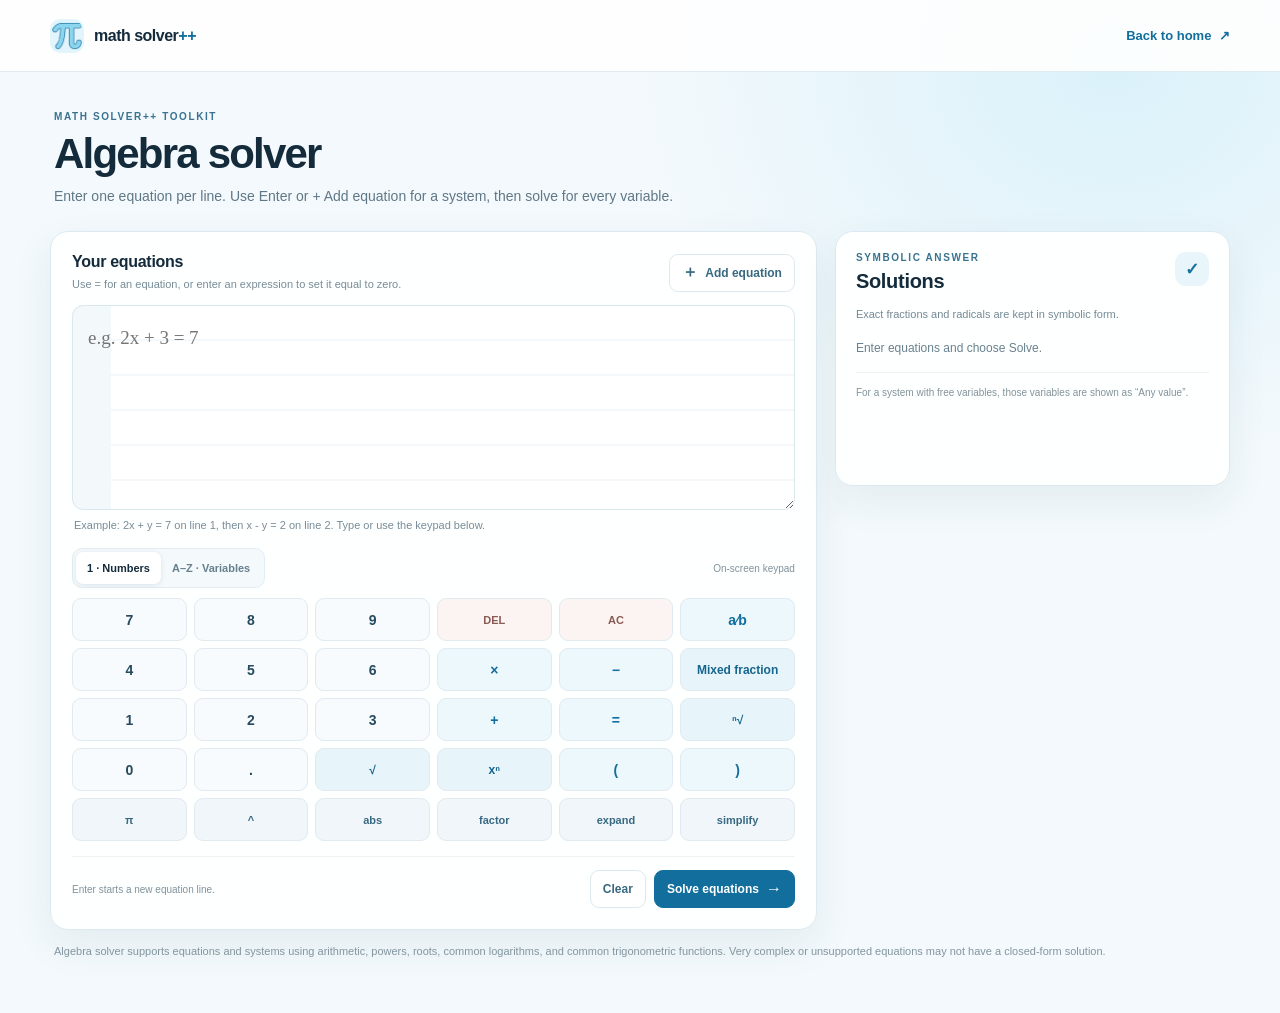
==== algebra/index.html @ 99bf4e2e "added algebra" ====
<!doctype html>
<html lang="en">
    <head>
        <meta charset="UTF-8" />
        <meta name="viewport" content="width=device-width, initial-scale=1.0" />
        <meta
            name="description"
            content="Solve equations and systems of equations with Math Solver++ Algebra."
        />
        <title>Algebra Solver | Math Solver++</title>
        <link rel="icon" type="image/png" href="../icon.png" />
        <link rel="stylesheet" href="style.css" />
        <script src="script.js" defer></script>
    </head>
    <body>
        <header class="site-header">
            <a class="brand" href="/">
                <img src="../icon.png" alt="" />
                <span>math solver<span class="brand-plus">++</span></span>
            </a>
            <a class="home-link" href="/">Back to home <span aria-hidden="true">↗</span></a>
        </header>

        <main class="page-shell">
            <section class="page-heading">
                <p class="eyebrow">MATH SOLVER++ TOOLKIT</p>
                <h1>Algebra solver</h1>
                <p class="intro">
                    Enter one equation per line. Use Enter or + Add equation
                    for a system, then solve for every variable.
                </p>
            </section>

            <section class="workspace" aria-label="Algebra solver">
                <div class="workspace-main">
                    <div class="equation-heading">
                        <div>
                            <h2>Your equations</h2>
                            <p>Use = for an equation, or enter an expression to set it equal to zero.</p>
                        </div>
                        <button class="secondary-button" id="add-equation" type="button">
                            <span aria-hidden="true">＋</span> Add equation
                        </button>
                    </div>

                    <label class="sr-only" for="equations">Equations, one per line</label>
                    <textarea
                        id="equations"
                        rows="5"
                        spellcheck="false"
                        autocomplete="off"
                        autocapitalize="off"
                        inputmode="none"
                        virtualkeyboardpolicy="manual"
                        placeholder="e.g. 2x + 3 = 7"
                        aria-describedby="equation-help"
                    ></textarea>
                    <p class="field-help" id="equation-help">
                        Example: 2x + y = 7 on line 1, then x - y = 2 on line 2.
                        Type or use the keypad below.
                    </p>

                    <div class="editor-toolbar">
                        <div class="keypad-tabs" role="tablist" aria-label="Keypad type">
                            <button
                                class="keypad-tab active"
                                id="numbers-tab"
                                type="button"
                                role="tab"
                                aria-selected="true"
                                aria-controls="number-keypad"
                            >
                                1 · Numbers
                            </button>
                            <button
                                class="keypad-tab"
                                id="letters-tab"
                                type="button"
                                role="tab"
                                aria-selected="false"
                                aria-controls="letter-keypad"
                            >
                                A–Z · Variables
                            </button>
                        </div>
                        <span class="keyboard-note">On-screen keypad</span>
                    </div>

                    <div id="number-keypad" class="keypad" role="tabpanel" aria-labelledby="numbers-tab">
                        <button type="button" class="key" data-insert="7">7</button>
                        <button type="button" class="key" data-insert="8">8</button>
                        <button type="button" class="key" data-insert="9">9</button>
                        <button type="button" class="key utility" data-action="backspace">DEL</button>
                        <button type="button" class="key utility" data-action="clear">AC</button>
                        <button type="button" class="key operator" data-template="fraction">a⁄b</button>

                        <button type="button" class="key" data-insert="4">4</button>
                        <button type="button" class="key" data-insert="5">5</button>
                        <button type="button" class="key" data-insert="6">6</button>
                        <button type="button" class="key operator" data-insert="*">×</button>
                        <button type="button" class="key operator" data-insert="-">−</button>
                        <button type="button" class="key structure" data-template="mixed">Mixed fraction</button>

                        <button type="button" class="key" data-insert="1">1</button>
                        <button type="button" class="key" data-insert="2">2</button>
                        <button type="button" class="key" data-insert="3">3</button>
                        <button type="button" class="key operator" data-insert="+">+</button>
                        <button type="button" class="key operator" data-insert="=">=</button>
                        <button type="button" class="key structure" data-template="root">ⁿ√</button>

                        <button type="button" class="key" data-insert="0">0</button>
                        <button type="button" class="key" data-insert=".">.</button>
                        <button type="button" class="key structure" data-template="sqrt">√</button>
                        <button type="button" class="key structure" data-template="power">xⁿ</button>
                        <button type="button" class="key operator" data-insert="(">(</button>
                        <button type="button" class="key operator" data-insert=")">)</button>

                        <button type="button" class="key function" data-insert="pi">π</button>
                        <button type="button" class="key function" data-insert="^">^</button>
                        <button type="button" class="key function" data-insert="abs(">abs</button>
                        <button type="button" class="key function" data-insert="factor(">factor</button>
                        <button type="button" class="key function" data-insert="expand(">expand</button>
                        <button type="button" class="key function" data-insert="simplify(">simplify</button>
                    </div>

                    <div id="letter-keypad" class="keypad letter-keypad" role="tabpanel" aria-labelledby="letters-tab" hidden></div>

                    <div class="actions-row">
                        <p class="keyboard-note">Enter starts a new equation line.</p>
                        <div class="action-buttons">
                            <button class="secondary-button clear-button" id="clear-equations" type="button">
                                Clear
                            </button>
                            <button class="solve-button" id="solve-equations" type="button">
                                Solve equations <span aria-hidden="true">→</span>
                            </button>
                        </div>
                    </div>
                </div>

                <aside class="answer-card" aria-labelledby="answer-heading">
                    <div class="answer-heading">
                        <div>
                            <p class="eyebrow">SYMBOLIC ANSWER</p>
                            <h2 id="answer-heading">Solutions</h2>
                        </div>
                        <span class="answer-icon" aria-hidden="true">✓</span>
                    </div>
                    <p class="answer-intro">
                        Exact fractions and radicals are kept in symbolic form.
                    </p>
                    <p class="answer-status" id="answer-status" role="status" aria-live="polite">
                        Enter equations and choose Solve.
                    </p>
                    <div class="solutions" id="solutions" aria-live="polite"></div>
                    <p class="answer-footnote">
                        For a system with free variables, those variables are shown
                        as “Any value”.
                    </p>
                </aside>
            </section>

            <p class="page-footnote">
                Algebra solver supports equations and systems using arithmetic,
                powers, roots, common logarithms, and common trigonometric
                functions. Very complex or unsupported equations may not have a
                closed-form solution.
            </p>
        </main>
    </body>
</html>
---- algebra/style.css ----
:root {
    color-scheme: light;
    --ink: #142b3b;
    --muted: #607786;
    --ocean: #126e9d;
    --deep: #0b5077;
    --line: #dce9f0;
    --canvas: #f3f9fc;
    font-family: "Segoe UI", Arial, sans-serif;
}

* {
    box-sizing: border-box;
}

body {
    min-width: 320px;
    min-height: 100vh;
    margin: 0;
    color: var(--ink);
    background:
        radial-gradient(ellipse at 87% 6%, rgba(181, 229, 246, 0.4), transparent 30%),
        var(--canvas);
}

button,
textarea {
    font: inherit;
}

button {
    -webkit-tap-highlight-color: transparent;
}

:focus-visible {
    outline: 3px solid #65b9e2;
    outline-offset: 3px;
}

.site-header {
    display: flex;
    min-height: 72px;
    align-items: center;
    justify-content: space-between;
    gap: 20px;
    padding: 0 max(22px, calc((100% - 1180px) / 2));
    border-bottom: 1px solid rgba(220, 233, 240, 0.9);
    background: rgba(255, 255, 255, 0.9);
}

.brand {
    display: inline-flex;
    align-items: center;
    gap: 10px;
    color: var(--ink);
    font-size: 16px;
    font-weight: 800;
    letter-spacing: -0.5px;
    text-decoration: none;
}

.brand img {
    width: 34px;
    height: 34px;
    padding: 2px;
    border-radius: 10px;
    background: #e2f5fc;
    object-fit: contain;
}

.brand-plus {
    color: var(--ocean);
}

.home-link {
    color: var(--ocean);
    font-size: 13px;
    font-weight: 700;
    text-decoration: none;
}

.home-link:hover {
    color: var(--deep);
}

.home-link span {
    margin-left: 4px;
}

.page-shell {
    width: min(1180px, calc(100% - 40px));
    margin: 0 auto;
    padding: 39px 0 52px;
}

.page-heading {
    margin: 0 0 23px 4px;
}

.eyebrow {
    margin: 0 0 8px;
    color: #39738f;
    font-size: 10px;
    font-weight: 800;
    letter-spacing: 1.6px;
}

h1,
h2,
p {
    margin-top: 0;
}

h1 {
    margin-bottom: 7px;
    font-size: clamp(32px, 5vw, 42px);
    letter-spacing: -1.8px;
}

.intro {
    max-width: 700px;
    margin-bottom: 0;
    color: var(--muted);
    font-size: 14px;
    line-height: 1.65;
}

.workspace {
    display: grid;
    grid-template-columns: minmax(0, 1.65fr) minmax(270px, 0.85fr);
    align-items: start;
    gap: 18px;
}

.workspace-main,
.answer-card {
    border: 1px solid var(--line);
    border-radius: 18px;
    background: rgba(255, 255, 255, 0.96);
    box-shadow: 0 15px 40px rgba(29, 75, 99, 0.075);
}

.workspace-main {
    min-width: 0;
    padding: 21px;
}

.equation-heading,
.editor-toolbar,
.actions-row,
.answer-heading {
    display: flex;
    align-items: center;
    justify-content: space-between;
    gap: 14px;
}

.equation-heading {
    margin-bottom: 12px;
}

h2 {
    margin-bottom: 5px;
    font-size: 16px;
    letter-spacing: -0.3px;
}

.equation-heading p,
.field-help {
    margin: 0;
    color: #788c97;
    font-size: 11px;
    line-height: 1.5;
}

.secondary-button,
.solve-button {
    display: inline-flex;
    min-height: 38px;
    flex-shrink: 0;
    align-items: center;
    justify-content: center;
    gap: 7px;
    padding: 0 12px;
    border: 1px solid #dce9f0;
    border-radius: 9px;
    color: #386981;
    background: #fff;
    font-size: 12px;
    font-weight: 700;
    cursor: pointer;
    transition: background 140ms ease, border-color 140ms ease;
}

.secondary-button:hover {
    border-color: #b9dbe9;
    background: #f3fafe;
}

.secondary-button span {
    font-size: 16px;
}

#equations {
    display: block;
    width: 100%;
    min-height: 142px;
    resize: vertical;
    padding: 14px 15px;
    border: 1px solid #d9e7ee;
    border-radius: 11px;
    outline: none;
    color: #18384b;
    background:
        linear-gradient(90deg, #f3f8fb 0, #f3f8fb 38px, transparent 38px),
        repeating-linear-gradient(
            to bottom,
            #fff 0,
            #fff 33px,
            #eaf1f5 34px,
            #fff 35px
        );
    font-family: "Cambria Math", "Times New Roman", serif;
    font-size: 19px;
    line-height: 35px;
    overflow-wrap: anywhere;
    tab-size: 2;
}

#equations:focus {
    border-color: #74b9d9;
    box-shadow: 0 0 0 3px rgba(68, 164, 203, 0.12);
}

.field-help {
    margin: 7px 2px 15px;
}

.editor-toolbar {
    margin-bottom: 10px;
}

.keypad-tabs {
    display: inline-flex;
    padding: 3px;
    border: 1px solid #e1edf3;
    border-radius: 10px;
    background: #f4f9fc;
}

.keypad-tab {
    min-height: 32px;
    padding: 0 11px;
    border: 0;
    border-radius: 7px;
    color: #66808e;
    background: transparent;
    font-size: 11px;
    font-weight: 700;
    cursor: pointer;
}

.keypad-tab.active {
    color: var(--ocean-deep);
    background: #fff;
    box-shadow: 0 1px 5px rgba(39, 93, 117, 0.13);
}

.keyboard-note {
    color: #80929c;
    font-size: 10px;
}

.keypad {
    display: grid;
    grid-template-columns: repeat(6, minmax(0, 1fr));
    gap: 7px;
}

.keypad[hidden] {
    display: none;
}

.key {
    min-width: 0;
    min-height: 43px;
    padding: 4px;
    border: 1px solid #e0eaf0;
    border-radius: 9px;
    color: #264b5e;
    background: #f7fbfd;
    font-size: 14px;
    font-weight: 650;
    cursor: pointer;
    touch-action: manipulation;
    transition: background 120ms ease, transform 120ms ease;
}

.key:hover {
    background: #eaf6fb;
}

.key:active {
    transform: scale(0.97);
}

.key.operator {
    color: #126e9d;
    background: #edf8fc;
}

.key.structure {
    color: #16658d;
    background: #e7f4fa;
    font-size: 12px;
}

.key.function {
    color: #386981;
    background: #f0f6fa;
    font-size: 11px;
}

.key.utility {
    color: #895b54;
    background: #fcf4f2;
    font-size: 11px;
}

.letter-keypad {
    grid-template-columns: repeat(7, minmax(0, 1fr));
}

.letter-keypad .key {
    min-height: 43px;
    color: #17668d;
    background: #eff8fc;
    font-size: 16px;
}

.actions-row {
    margin-top: 15px;
    padding-top: 13px;
    border-top: 1px solid #edf2f5;
}

.actions-row p {
    margin: 0;
}

.action-buttons {
    display: flex;
    gap: 8px;
}

.solve-button {
    border-color: var(--ocean);
    color: #fff;
    background: var(--ocean);
}

.solve-button:hover {
    border-color: var(--deep);
    background: var(--deep);
}

.solve-button:disabled {
    opacity: 0.65;
    cursor: wait;
}

.solve-button span {
    font-size: 16px;
}

.answer-card {
    min-height: 255px;
    padding: 20px;
}

.answer-heading {
    align-items: flex-start;
}

.answer-heading .eyebrow {
    margin-bottom: 7px;
}

.answer-heading h2 {
    margin: 0;
    font-size: 20px;
}

.answer-icon {
    display: grid;
    width: 34px;
    height: 34px;
    place-items: center;
    border-radius: 11px;
    color: #16739d;
    background: #e8f6fb;
    font-size: 17px;
    font-weight: 800;
}

.answer-intro {
    margin: 13px 0 15px;
    color: #748a96;
    font-size: 11px;
    line-height: 1.6;
}

.answer-status {
    margin: 0 0 10px;
    color: #69818f;
    font-size: 12px;
    line-height: 1.5;
}

.answer-status.error {
    color: #ad4b47;
}

.solution-card {
    margin-top: 10px;
    padding: 12px;
    border: 1px solid #dcecf2;
    border-radius: 11px;
    background: #f7fbfd;
}

.solution-title {
    margin: 0 0 9px;
    color: #78909c;
    font-size: 10px;
    font-weight: 750;
    letter-spacing: 0.7px;
    text-transform: uppercase;
}

.assignment {
    display: flex;
    align-items: baseline;
    justify-content: space-between;
    gap: 12px;
    padding: 6px 0;
    border-top: 1px solid #e7f0f4;
    font-family: "Cambria Math", "Times New Roman", serif;
    font-size: 16px;
}

.assignment:first-of-type {
    border-top: 0;
}

.assignment-variable {
    color: #126e9d;
    font-weight: 700;
}

.assignment-value {
    overflow-wrap: anywhere;
    color: #193b4e;
    text-align: right;
    white-space: pre-wrap;
}

.answer-footnote {
    margin: 15px 0 0;
    padding-top: 12px;
    border-top: 1px solid #edf2f5;
    color: #82939b;
    font-size: 10px;
    line-height: 1.55;
}

.page-footnote {
    margin: 13px 4px 0;
    color: #83959f;
    font-size: 11px;
    line-height: 1.6;
}

.sr-only {
    position: absolute;
    width: 1px;
    height: 1px;
    padding: 0;
    margin: -1px;
    overflow: hidden;
    clip: rect(0, 0, 0, 0);
    white-space: nowrap;
    border: 0;
}

@media (max-width: 840px) {
    .workspace {
        grid-template-columns: minmax(0, 1fr);
    }

    .answer-card {
        min-height: 0;
    }
}

@media (max-width: 560px) {
    .site-header {
        min-height: 64px;
        padding: 0 15px;
    }

    .page-shell {
        width: calc(100% - 24px);
        padding: 28px 0 38px;
    }

    .workspace-main {
        padding: 14px;
    }

    .equation-heading {
        align-items: flex-start;
    }

    .equation-heading p {
        max-width: 230px;
    }

    .secondary-button {
        min-height: 35px;
        padding: 0 9px;
        font-size: 10px;
    }

    #equations {
        min-height: 120px;
        padding: 11px 9px 11px 12px;
        background:
            linear-gradient(90deg, #f3f8fb 0, #f3f8fb 25px, transparent 25px),
            repeating-linear-gradient(
                to bottom,
                #fff 0,
                #fff 33px,
                #eaf1f5 34px,
                #fff 35px
            );
        font-size: 17px;
    }

    .editor-toolbar {
        align-items: flex-end;
    }

    .keypad-tab {
        padding: 0 8px;
        font-size: 10px;
    }

    .keypad {
        gap: 5px;
    }

    .key {
        min-height: 39px;
        border-radius: 7px;
        font-size: 13px;
    }

    .key.structure,
    .key.function,
    .key.utility {
        font-size: 10px;
    }

    .letter-keypad {
        grid-template-columns: repeat(6, minmax(0, 1fr));
    }

    .actions-row {
        align-items: flex-start;
        flex-direction: column;
    }

    .action-buttons {
        width: 100%;
    }

    .action-buttons button {
        flex: 1;
    }
}

@media (prefers-reduced-motion: reduce) {
    *,
    *::before,
    *::after {
        scroll-behavior: auto !important;
        transition-duration: 0.01ms !important;
    }
}
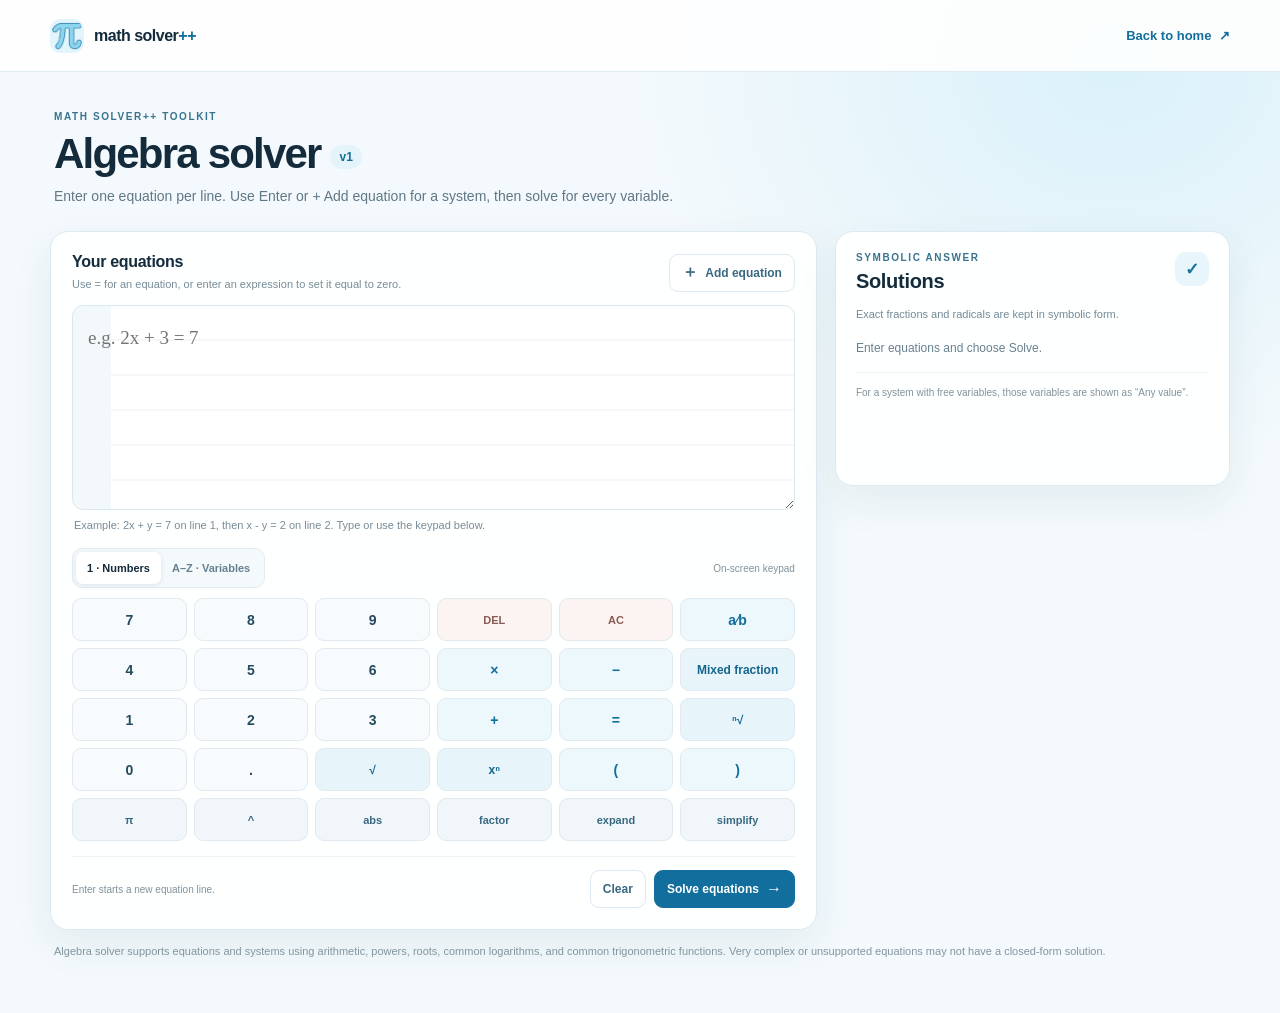
==== commit 8a46c7a1: "added version" ====
--- a/algebra/index.html
+++ b/algebra/index.html
@@ -7,7 +7,7 @@
             name="description"
             content="Solve equations and systems of equations with Math Solver++ Algebra."
         />
-        <title>Algebra Solver | Math Solver++</title>
+        <title>Algebra Solver v1 | Math Solver++</title>
         <link rel="icon" type="image/png" href="../icon.png" />
         <link rel="stylesheet" href="style.css" />
         <script src="script.js" defer></script>
@@ -24,7 +24,7 @@
         <main class="page-shell">
             <section class="page-heading">
                 <p class="eyebrow">MATH SOLVER++ TOOLKIT</p>
-                <h1>Algebra solver</h1>
+                <h1>Algebra solver <span class="page-version">v1</span></h1>
                 <p class="intro">
                     Enter one equation per line. Use Enter or + Add equation
                     for a system, then solve for every variable.
--- a/algebra/style.css
+++ b/algebra/style.css
@@ -115,6 +115,19 @@
     margin-bottom: 7px;
     font-size: clamp(32px, 5vw, 42px);
     letter-spacing: -1.8px;
+}
+
+.page-version {
+    display: inline-block;
+    padding: 5px 9px;
+    border-radius: 999px;
+    color: #176f98;
+    background: #e4f4fa;
+    font-family: "Segoe UI", Arial, sans-serif;
+    font-size: 12px;
+    font-weight: 700;
+    letter-spacing: 0;
+    vertical-align: middle;
 }
 
 .intro {
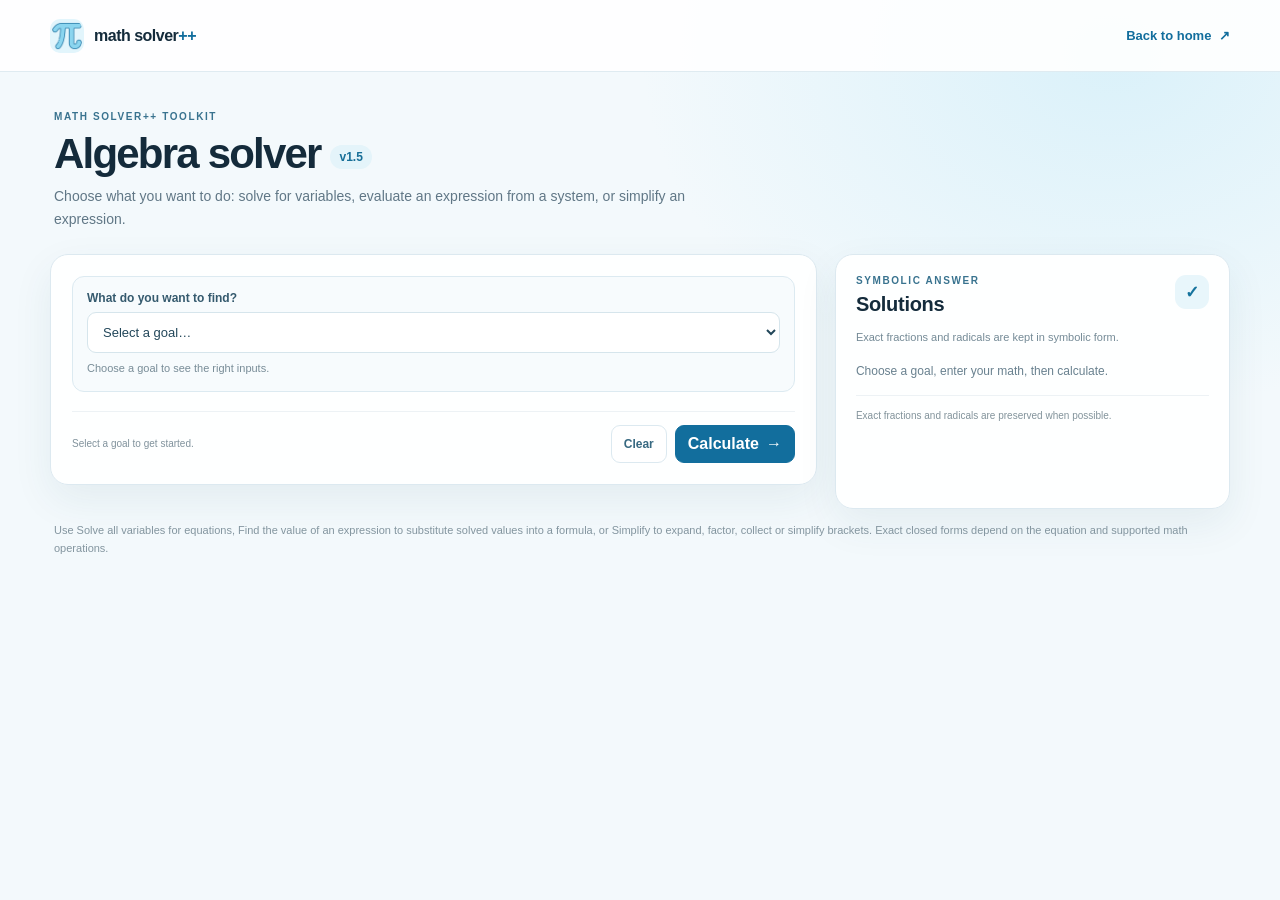
==== commit bac32d20: "upgrade algebra solver" ====
--- a/algebra/index.html
+++ b/algebra/index.html
@@ -7,7 +7,7 @@
             name="description"
             content="Solve equations and systems of equations with Math Solver++ Algebra."
         />
-        <title>Algebra Solver v1 | Math Solver++</title>
+        <title>Algebra Solver v1.5 | Math Solver++</title>
         <link rel="icon" type="image/png" href="../icon.png" />
         <link rel="stylesheet" href="style.css" />
         <script src="script.js" defer></script>
@@ -18,121 +18,368 @@
                 <img src="../icon.png" alt="" />
                 <span>math solver<span class="brand-plus">++</span></span>
             </a>
-            <a class="home-link" href="/">Back to home <span aria-hidden="true">↗</span></a>
+            <a class="home-link" href="/"
+                >Back to home <span aria-hidden="true">↗</span></a
+            >
         </header>
 
         <main class="page-shell">
             <section class="page-heading">
                 <p class="eyebrow">MATH SOLVER++ TOOLKIT</p>
-                <h1>Algebra solver <span class="page-version">v1</span></h1>
+                <h1>Algebra solver <span class="page-version">v1.5</span></h1>
                 <p class="intro">
-                    Enter one equation per line. Use Enter or + Add equation
-                    for a system, then solve for every variable.
+                    Choose what you want to do: solve for variables, evaluate an
+                    expression from a system, or simplify an expression.
                 </p>
             </section>
 
             <section class="workspace" aria-label="Algebra solver">
                 <div class="workspace-main">
-                    <div class="equation-heading">
-                        <div>
-                            <h2>Your equations</h2>
-                            <p>Use = for an equation, or enter an expression to set it equal to zero.</p>
-                        </div>
-                        <button class="secondary-button" id="add-equation" type="button">
-                            <span aria-hidden="true">＋</span> Add equation
-                        </button>
+                    <div class="goal-picker">
+                        <label for="goal-mode">What do you want to find?</label>
+                        <select id="goal-mode">
+                            <option value="">Select a goal…</option>
+                            <option value="solve">
+                                Find all variable values
+                            </option>
+                            <option value="evaluate">
+                                Find the value of an expression
+                            </option>
+                            <option value="simplify">
+                                Simplify or transform an expression
+                            </option>
+                        </select>
+                        <p id="mode-help">
+                            Choose a goal to see the right inputs.
+                        </p>
                     </div>
 
-                    <label class="sr-only" for="equations">Equations, one per line</label>
-                    <textarea
-                        id="equations"
-                        rows="5"
-                        spellcheck="false"
-                        autocomplete="off"
-                        autocapitalize="off"
-                        inputmode="none"
-                        virtualkeyboardpolicy="manual"
-                        placeholder="e.g. 2x + 3 = 7"
-                        aria-describedby="equation-help"
-                    ></textarea>
-                    <p class="field-help" id="equation-help">
-                        Example: 2x + y = 7 on line 1, then x - y = 2 on line 2.
-                        Type or use the keypad below.
-                    </p>
-
-                    <div class="editor-toolbar">
-                        <div class="keypad-tabs" role="tablist" aria-label="Keypad type">
-                            <button
-                                class="keypad-tab active"
-                                id="numbers-tab"
-                                type="button"
-                                role="tab"
-                                aria-selected="true"
-                                aria-controls="number-keypad"
-                            >
-                                1 · Numbers
-                            </button>
-                            <button
-                                class="keypad-tab"
-                                id="letters-tab"
-                                type="button"
-                                role="tab"
-                                aria-selected="false"
-                                aria-controls="letter-keypad"
-                            >
-                                A–Z · Variables
-                            </button>
-                        </div>
-                        <span class="keyboard-note">On-screen keypad</span>
+                    <section class="mode-input" id="equation-input" hidden>
+                        <div class="equation-heading">
+                            <div>
+                                <h2 id="equation-heading">Your equations</h2>
+                                <p id="equation-description">
+                                    Use one equation per line. An expression
+                                    without = is treated as equal to zero.
+                                </p>
+                            </div>
+                            <button
+                                class="secondary-button"
+                                id="add-equation"
+                                type="button"
+                            >
+                                <span aria-hidden="true">＋</span> Add equation
+                            </button>
+                        </div>
+
+                        <label class="sr-only" for="equations"
+                            >Equations, one per line</label
+                        >
+                        <textarea
+                            id="equations"
+                            rows="5"
+                            spellcheck="false"
+                            autocomplete="off"
+                            autocapitalize="off"
+                            inputmode="none"
+                            virtualkeyboardpolicy="manual"
+                            placeholder="e.g. 2x + y = 7"
+                            aria-describedby="equation-help"
+                        ></textarea>
+                        <p class="field-help" id="equation-help">
+                            Example: 2x + y = 7 on line 1, then x - y = 2 on
+                            line 2.
+                        </p>
+                    </section>
+
+                    <section class="mode-input" id="target-input" hidden>
+                        <label class="field-label" for="target-expression">
+                            Expression to evaluate
+                        </label>
+                        <textarea
+                            id="target-expression"
+                            rows="2"
+                            spellcheck="false"
+                            autocomplete="off"
+                            autocapitalize="off"
+                            inputmode="none"
+                            virtualkeyboardpolicy="manual"
+                            placeholder="e.g. x^2 + y^2"
+                        ></textarea>
+                        <p class="field-help">
+                            The expression is evaluated for every solution of
+                            your equation system.
+                        </p>
+                    </section>
+
+                    <section class="mode-input" id="simplify-input" hidden>
+                        <label class="field-label" for="expression-input">
+                            Expression to simplify
+                        </label>
+                        <textarea
+                            id="expression-input"
+                            rows="3"
+                            spellcheck="false"
+                            autocomplete="off"
+                            autocapitalize="off"
+                            inputmode="none"
+                            virtualkeyboardpolicy="manual"
+                            placeholder="e.g. (x + 1)(x + 2)"
+                        ></textarea>
+                        <div class="operation-picker">
+                            <label for="simplify-operation">Operation</label>
+                            <select id="simplify-operation">
+                                <option value="simplify">
+                                    Simplify expression
+                                </option>
+                                <option value="expand">Expand brackets</option>
+                                <option value="factor">
+                                    Factor expression
+                                </option>
+                                <option value="collect">
+                                    Collect like terms
+                                </option>
+                            </select>
+                        </div>
+                    </section>
+
+                    <div id="keypad-section" hidden>
+                        <div class="editor-toolbar">
+                            <div
+                                class="keypad-tabs"
+                                role="tablist"
+                                aria-label="Keypad type"
+                            >
+                                <button
+                                    class="keypad-tab active"
+                                    id="numbers-tab"
+                                    type="button"
+                                    role="tab"
+                                    aria-selected="true"
+                                    aria-controls="number-keypad"
+                                >
+                                    1 · Numbers
+                                </button>
+                                <button
+                                    class="keypad-tab"
+                                    id="letters-tab"
+                                    type="button"
+                                    role="tab"
+                                    aria-selected="false"
+                                    aria-controls="letter-keypad"
+                                >
+                                    A–Z · Variables
+                                </button>
+                            </div>
+                            <span class="keyboard-note">On-screen keypad</span>
+                        </div>
+
+                        <div
+                            id="number-keypad"
+                            class="keypad"
+                            role="tabpanel"
+                            aria-labelledby="numbers-tab"
+                        >
+                            <button type="button" class="key" data-insert="7">
+                                7
+                            </button>
+                            <button type="button" class="key" data-insert="8">
+                                8
+                            </button>
+                            <button type="button" class="key" data-insert="9">
+                                9
+                            </button>
+                            <button
+                                type="button"
+                                class="key utility"
+                                data-action="backspace"
+                            >
+                                DEL
+                            </button>
+                            <button
+                                type="button"
+                                class="key utility"
+                                data-action="clear"
+                            >
+                                AC
+                            </button>
+                            <button
+                                type="button"
+                                class="key operator"
+                                data-template="fraction"
+                            >
+                                a⁄b
+                            </button>
+
+                            <button type="button" class="key" data-insert="4">
+                                4
+                            </button>
+                            <button type="button" class="key" data-insert="5">
+                                5
+                            </button>
+                            <button type="button" class="key" data-insert="6">
+                                6
+                            </button>
+                            <button
+                                type="button"
+                                class="key operator"
+                                data-insert="*"
+                            >
+                                ×
+                            </button>
+                            <button
+                                type="button"
+                                class="key operator"
+                                data-insert="-"
+                            >
+                                −
+                            </button>
+                            <button
+                                type="button"
+                                class="key structure"
+                                data-template="mixed"
+                            >
+                                Mixed fraction
+                            </button>
+
+                            <button type="button" class="key" data-insert="1">
+                                1
+                            </button>
+                            <button type="button" class="key" data-insert="2">
+                                2
+                            </button>
+                            <button type="button" class="key" data-insert="3">
+                                3
+                            </button>
+                            <button
+                                type="button"
+                                class="key operator"
+                                data-insert="+"
+                            >
+                                +
+                            </button>
+                            <button
+                                type="button"
+                                class="key operator"
+                                data-insert="="
+                            >
+                                =
+                            </button>
+                            <button
+                                type="button"
+                                class="key structure"
+                                data-template="root"
+                            >
+                                ⁿ√
+                            </button>
+
+                            <button type="button" class="key" data-insert="0">
+                                0
+                            </button>
+                            <button type="button" class="key" data-insert=".">
+                                .
+                            </button>
+                            <button
+                                type="button"
+                                class="key structure"
+                                data-template="sqrt"
+                            >
+                                √
+                            </button>
+                            <button
+                                type="button"
+                                class="key structure"
+                                data-template="power"
+                            >
+                                xⁿ
+                            </button>
+                            <button
+                                type="button"
+                                class="key operator"
+                                data-insert="("
+                            >
+                                (
+                            </button>
+                            <button
+                                type="button"
+                                class="key operator"
+                                data-insert=")"
+                            >
+                                )
+                            </button>
+
+                            <button
+                                type="button"
+                                class="key function"
+                                data-insert="pi"
+                            >
+                                π
+                            </button>
+                            <button
+                                type="button"
+                                class="key function"
+                                data-insert="^"
+                            >
+                                ^
+                            </button>
+                            <button
+                                type="button"
+                                class="key function"
+                                data-insert="abs("
+                            >
+                                abs
+                            </button>
+                            <button
+                                type="button"
+                                class="key function"
+                                data-insert="factor("
+                            >
+                                factor
+                            </button>
+                            <button
+                                type="button"
+                                class="key function"
+                                data-insert="expand("
+                            >
+                                expand
+                            </button>
+                            <button
+                                type="button"
+                                class="key function"
+                                data-insert="simplify("
+                            >
+                                simplify
+                            </button>
+                        </div>
+
+                        <div
+                            id="letter-keypad"
+                            class="keypad letter-keypad"
+                            role="tabpanel"
+                            aria-labelledby="letters-tab"
+                            hidden
+                        ></div>
                     </div>
 
-                    <div id="number-keypad" class="keypad" role="tabpanel" aria-labelledby="numbers-tab">
-                        <button type="button" class="key" data-insert="7">7</button>
-                        <button type="button" class="key" data-insert="8">8</button>
-                        <button type="button" class="key" data-insert="9">9</button>
-                        <button type="button" class="key utility" data-action="backspace">DEL</button>
-                        <button type="button" class="key utility" data-action="clear">AC</button>
-                        <button type="button" class="key operator" data-template="fraction">a⁄b</button>
-
-                        <button type="button" class="key" data-insert="4">4</button>
-                        <button type="button" class="key" data-insert="5">5</button>
-                        <button type="button" class="key" data-insert="6">6</button>
-                        <button type="button" class="key operator" data-insert="*">×</button>
-                        <button type="button" class="key operator" data-insert="-">−</button>
-                        <button type="button" class="key structure" data-template="mixed">Mixed fraction</button>
-
-                        <button type="button" class="key" data-insert="1">1</button>
-                        <button type="button" class="key" data-insert="2">2</button>
-                        <button type="button" class="key" data-insert="3">3</button>
-                        <button type="button" class="key operator" data-insert="+">+</button>
-                        <button type="button" class="key operator" data-insert="=">=</button>
-                        <button type="button" class="key structure" data-template="root">ⁿ√</button>
-
-                        <button type="button" class="key" data-insert="0">0</button>
-                        <button type="button" class="key" data-insert=".">.</button>
-                        <button type="button" class="key structure" data-template="sqrt">√</button>
-                        <button type="button" class="key structure" data-template="power">xⁿ</button>
-                        <button type="button" class="key operator" data-insert="(">(</button>
-                        <button type="button" class="key operator" data-insert=")">)</button>
-
-                        <button type="button" class="key function" data-insert="pi">π</button>
-                        <button type="button" class="key function" data-insert="^">^</button>
-                        <button type="button" class="key function" data-insert="abs(">abs</button>
-                        <button type="button" class="key function" data-insert="factor(">factor</button>
-                        <button type="button" class="key function" data-insert="expand(">expand</button>
-                        <button type="button" class="key function" data-insert="simplify(">simplify</button>
-                    </div>
-
-                    <div id="letter-keypad" class="keypad letter-keypad" role="tabpanel" aria-labelledby="letters-tab" hidden></div>
-
                     <div class="actions-row">
-                        <p class="keyboard-note">Enter starts a new equation line.</p>
+                        <p class="keyboard-note" id="action-hint">
+                            Select a goal to get started.
+                        </p>
                         <div class="action-buttons">
-                            <button class="secondary-button clear-button" id="clear-equations" type="button">
+                            <button
+                                class="secondary-button clear-button"
+                                id="clear-equations"
+                                type="button"
+                            >
                                 Clear
                             </button>
-                            <button class="solve-button" id="solve-equations" type="button">
-                                Solve equations <span aria-hidden="true">→</span>
+                            <button
+                                class="solve-button"
+                                id="solve-equations"
+                                type="button"
+                            >
+                                <span id="solve-button-label">Calculate</span>
+                                <span aria-hidden="true">→</span>
                             </button>
                         </div>
                     </div>
@@ -149,22 +396,37 @@
                     <p class="answer-intro">
                         Exact fractions and radicals are kept in symbolic form.
                     </p>
-                    <p class="answer-status" id="answer-status" role="status" aria-live="polite">
-                        Enter equations and choose Solve.
+                    <p
+                        class="answer-status"
+                        id="answer-status"
+                        role="status"
+                        aria-live="polite"
+                    >
+                        Choose a goal, enter your math, then calculate.
                     </p>
-                    <div class="solutions" id="solutions" aria-live="polite"></div>
+                    <p
+                        class="answer-recommendation"
+                        id="answer-recommendation"
+                        hidden
+                    ></p>
+                    <div
+                        class="solutions"
+                        id="solutions"
+                        aria-live="polite"
+                    ></div>
                     <p class="answer-footnote">
-                        For a system with free variables, those variables are shown
-                        as “Any value”.
+                        Exact fractions and radicals are preserved when
+                        possible.
                     </p>
                 </aside>
             </section>
 
             <p class="page-footnote">
-                Algebra solver supports equations and systems using arithmetic,
-                powers, roots, common logarithms, and common trigonometric
-                functions. Very complex or unsupported equations may not have a
-                closed-form solution.
+                Use Solve all variables for equations, Find the value of an
+                expression to substitute solved values into a formula, or
+                Simplify to expand, factor, collect or simplify brackets. Exact
+                closed forms depend on the equation and supported math
+                operations.
             </p>
         </main>
     </body>
--- a/algebra/style.css
+++ b/algebra/style.css
@@ -24,7 +24,8 @@
 }
 
 button,
-textarea {
+textarea,
+select {
     font: inherit;
 }
 
@@ -35,6 +36,10 @@
 :focus-visible {
     outline: 3px solid #65b9e2;
     outline-offset: 3px;
+}
+
+[hidden] {
+    display: none !important;
 }
 
 .site-header {
@@ -156,6 +161,52 @@
 .workspace-main {
     min-width: 0;
     padding: 21px;
+}
+
+.goal-picker {
+    margin-bottom: 19px;
+    padding: 14px;
+    border: 1px solid #dceaf1;
+    border-radius: 12px;
+    background: #f7fbfd;
+}
+
+.goal-picker label,
+.field-label,
+.operation-picker label {
+    display: block;
+    margin-bottom: 7px;
+    color: #355a6e;
+    font-size: 12px;
+    font-weight: 750;
+}
+
+.goal-picker select,
+.operation-picker select {
+    width: 100%;
+    min-height: 41px;
+    padding: 0 11px;
+    border: 1px solid #d6e5ec;
+    border-radius: 9px;
+    color: #23475a;
+    background: #fff;
+    font-size: 13px;
+}
+
+.goal-picker p {
+    margin: 7px 0 0;
+    color: #788c97;
+    font-size: 11px;
+    line-height: 1.5;
+}
+
+.mode-input {
+    margin-bottom: 14px;
+}
+
+.operation-picker {
+    max-width: 300px;
+    margin-top: 11px;
 }
 
 .equation-heading,
@@ -214,7 +265,9 @@
     font-size: 16px;
 }
 
-#equations {
+#equations,
+#target-expression,
+#expression-input {
     display: block;
     width: 100%;
     min-height: 142px;
@@ -240,7 +293,9 @@
     tab-size: 2;
 }
 
-#equations:focus {
+#equations:focus,
+#target-expression:focus,
+#expression-input:focus {
     border-color: #74b9d9;
     box-shadow: 0 0 0 3px rgba(68, 164, 203, 0.12);
 }
@@ -434,6 +489,45 @@
     color: #ad4b47;
 }
 
+.answer-recommendation {
+    margin: -4px 0 12px;
+    padding: 10px 11px;
+    border: 1px solid #f0dfc8;
+    border-radius: 9px;
+    color: #795a2d;
+    background: #fff9ef;
+    font-size: 11px;
+    line-height: 1.55;
+}
+
+.result-card {
+    margin-top: 10px;
+    padding: 13px;
+    border: 1px solid #dcecf2;
+    border-radius: 11px;
+    background: #f7fbfd;
+}
+
+.result-label {
+    margin: 0 0 8px;
+    color: #78909c;
+    font-size: 10px;
+    font-weight: 750;
+    letter-spacing: 0.7px;
+    text-transform: uppercase;
+}
+
+.result-value {
+    margin: 0;
+    overflow-wrap: anywhere;
+    color: #193b4e;
+    font-family: "Cambria Math", "Times New Roman", serif;
+    font-size: 19px;
+    font-weight: 650;
+    line-height: 1.6;
+    white-space: pre-wrap;
+}
+
 .solution-card {
     margin-top: 10px;
     padding: 12px;
@@ -545,7 +639,9 @@
         font-size: 10px;
     }
 
-    #equations {
+    #equations,
+    #target-expression,
+    #expression-input {
         min-height: 120px;
         padding: 11px 9px 11px 12px;
         background:
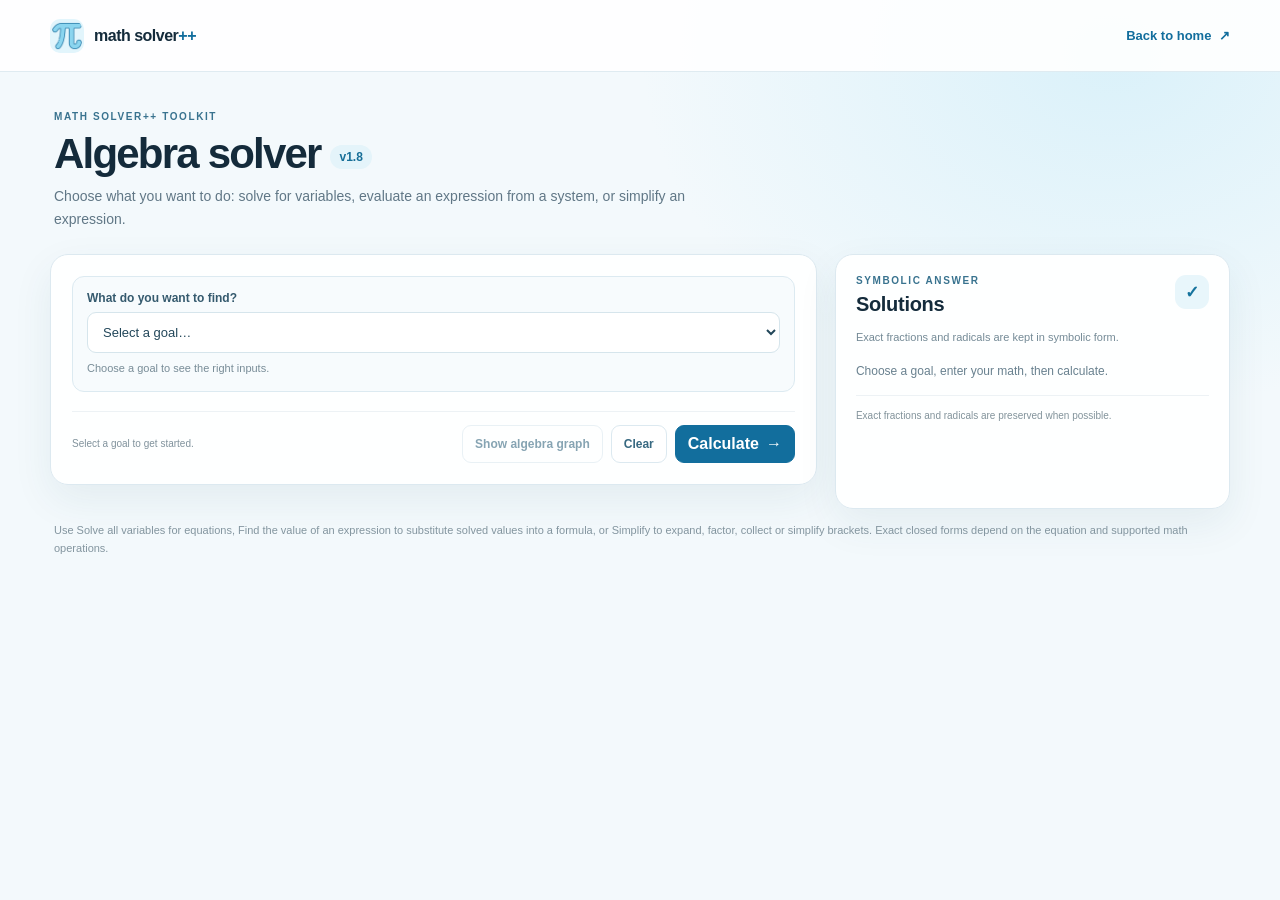
==== commit 5cd512d5: "added graph for algebra(algebra v1.8)" ====
--- a/algebra/index.html
+++ b/algebra/index.html
@@ -7,7 +7,7 @@
             name="description"
             content="Solve equations and systems of equations with Math Solver++ Algebra."
         />
-        <title>Algebra Solver v1.5 | Math Solver++</title>
+        <title>Algebra Solver v1.8 | Math Solver++</title>
         <link rel="icon" type="image/png" href="../icon.png" />
         <link rel="stylesheet" href="style.css" />
         <script src="script.js" defer></script>
@@ -26,7 +26,7 @@
         <main class="page-shell">
             <section class="page-heading">
                 <p class="eyebrow">MATH SOLVER++ TOOLKIT</p>
-                <h1>Algebra solver <span class="page-version">v1.5</span></h1>
+                <h1>Algebra solver <span class="page-version">v1.8</span></h1>
                 <p class="intro">
                     Choose what you want to do: solve for variables, evaluate an
                     expression from a system, or simplify an expression.
@@ -87,9 +87,27 @@
                             aria-describedby="equation-help"
                         ></textarea>
                         <p class="field-help" id="equation-help">
-                            Example: 2x + y = 7 on line 1, then x - y = 2 on
-                            line 2.
+                            Each equation line gets its own colored curve.
+                            Example: 2x + y = 7, then x - y = 2.
                         </p>
+                        <div class="graph-examples">
+                            <label for="graph-example">Try a graph shape</label>
+                            <select id="graph-example">
+                                <option value="">Choose an example...</option>
+                                <option value="circle">Circle</option>
+                                <option value="ellipse">Ellipse</option>
+                                <option value="parabola">Parabola</option>
+                                <option value="hyperbola">Hyperbola</option>
+                                <option value="lines">Multiple lines</option>
+                            </select>
+                            <button
+                                class="secondary-button"
+                                id="load-graph-example"
+                                type="button"
+                            >
+                                Load and graph
+                            </button>
+                        </div>
                     </section>
 
                     <section class="mode-input" id="target-input" hidden>
@@ -366,6 +384,15 @@
                             Select a goal to get started.
                         </p>
                         <div class="action-buttons">
+                            <button
+                                class="secondary-button"
+                                id="graph-algebra"
+                                type="button"
+                                aria-expanded="false"
+                                aria-controls="algebra-graph"
+                            >
+                                Show algebra graph
+                            </button>
                             <button
                                 class="secondary-button clear-button"
                                 id="clear-equations"
@@ -421,6 +448,54 @@
                 </aside>
             </section>
 
+            <section
+                class="algebra-graph-card"
+                id="algebra-graph"
+                aria-labelledby="graph-heading"
+                hidden
+            >
+                <div class="graph-heading">
+                    <div>
+                        <p class="eyebrow">VISUALISE THE EQUATIONS</p>
+                        <h2 id="graph-heading">Algebra graph</h2>
+                    </div>
+                    <div class="graph-heading-actions">
+                        <button
+                            class="secondary-button"
+                            id="download-algebra-graph"
+                            type="button"
+                            disabled
+                        >
+                            Save as PNG
+                        </button>
+                        <button
+                            class="secondary-button"
+                            id="close-algebra-graph"
+                            type="button"
+                        >
+                            Hide graph
+                        </button>
+                    </div>
+                </div>
+                <p class="graph-description" id="algebra-graph-description">
+                    Curves show where each equation equals zero; shared points are solutions.
+                </p>
+                <p
+                    class="graph-status"
+                    id="algebra-graph-status"
+                    role="status"
+                    aria-live="polite"
+                ></p>
+                <svg
+                    class="algebra-graph-svg"
+                    id="algebra-graph-svg"
+                    viewBox="0 0 800 520"
+                    role="img"
+                    aria-labelledby="graph-heading"
+                ></svg>
+                <div class="graph-legend" id="algebra-graph-legend"></div>
+            </section>
+
             <p class="page-footnote">
                 Use Solve all variables for equations, Find the value of an
                 expression to substitute solved values into a formula, or
--- a/algebra/style.css
+++ b/algebra/style.css
@@ -259,6 +259,11 @@
 .secondary-button:hover {
     border-color: #b9dbe9;
     background: #f3fafe;
+}
+
+.secondary-button:disabled {
+    opacity: 0.6;
+    cursor: not-allowed;
 }
 
 .secondary-button span {
@@ -304,6 +309,31 @@
     margin: 7px 2px 15px;
 }
 
+.graph-examples {
+    display: flex;
+    align-items: center;
+    gap: 8px;
+    margin: -4px 2px 16px;
+}
+
+.graph-examples label {
+    color: #355a6e;
+    font-size: 11px;
+    font-weight: 750;
+}
+
+.graph-examples select {
+    min-width: 0;
+    min-height: 36px;
+    flex: 1;
+    padding: 0 9px;
+    border: 1px solid #d6e5ec;
+    border-radius: 8px;
+    color: #23475a;
+    background: #fff;
+    font-size: 11px;
+}
+
 .editor-toolbar {
     margin-bottom: 10px;
 }
@@ -444,6 +474,107 @@
 .answer-card {
     min-height: 255px;
     padding: 20px;
+}
+
+.algebra-graph-card {
+    margin-top: 18px;
+    padding: 20px;
+    border: 1px solid var(--line);
+    border-radius: 18px;
+    background: rgba(255, 255, 255, 0.96);
+    box-shadow: 0 15px 40px rgba(29, 75, 99, 0.075);
+}
+
+.graph-heading {
+    display: flex;
+    align-items: flex-start;
+    justify-content: space-between;
+    gap: 14px;
+}
+
+.graph-heading-actions {
+    display: flex;
+    flex-wrap: wrap;
+    justify-content: flex-end;
+    gap: 8px;
+}
+
+.graph-heading h2 {
+    margin-bottom: 0;
+    font-size: 20px;
+}
+
+.graph-description,
+.graph-status {
+    margin: 12px 0;
+    color: var(--muted);
+    font-size: 12px;
+    line-height: 1.55;
+}
+
+.graph-status:empty {
+    display: none;
+}
+
+.graph-status.error {
+    color: #ad4b47;
+}
+
+.algebra-graph-svg {
+    display: block;
+    width: 100%;
+    height: auto;
+    border: 1px solid #e4edf2;
+    border-radius: 12px;
+    background: #fbfdfe;
+}
+
+.graph-grid-line {
+    stroke: #e7eef2;
+    stroke-width: 1;
+}
+
+.graph-axis {
+    stroke: #718895;
+    stroke-width: 1.5;
+}
+
+.graph-tick {
+    fill: #6c8491;
+    font-family: "Segoe UI", Arial, sans-serif;
+    font-size: 11px;
+}
+
+.graph-axis-label {
+    fill: #355a6e;
+    font-family: "Segoe UI", Arial, sans-serif;
+    font-size: 13px;
+    font-weight: 700;
+}
+
+.graph-identity {
+    fill: rgba(18, 110, 157, 0.11);
+}
+
+.graph-legend {
+    display: flex;
+    flex-wrap: wrap;
+    gap: 8px 16px;
+    margin-top: 12px;
+}
+
+.graph-legend-item {
+    display: inline-flex;
+    align-items: center;
+    gap: 7px;
+    color: #526e7c;
+    font-size: 11px;
+}
+
+.graph-legend-swatch {
+    width: 17px;
+    height: 3px;
+    border-radius: 3px;
 }
 
 .answer-heading {
@@ -660,6 +791,29 @@
         align-items: flex-end;
     }
 
+    .graph-examples {
+        align-items: stretch;
+        flex-wrap: wrap;
+    }
+
+    .graph-examples label {
+        width: 100%;
+    }
+
+    .graph-examples select {
+        flex-basis: 55%;
+    }
+
+    .graph-heading {
+        align-items: flex-start;
+        flex-direction: column;
+    }
+
+    .graph-heading-actions {
+        width: 100%;
+        justify-content: flex-start;
+    }
+
     .keypad-tab {
         padding: 0 8px;
         font-size: 10px;
@@ -696,6 +850,20 @@
 
     .action-buttons button {
         flex: 1;
+    }
+
+    .algebra-graph-card {
+        margin-top: 12px;
+        padding: 13px;
+        border-radius: 13px;
+    }
+
+    .algebra-graph-svg {
+        min-height: 200px;
+    }
+
+    .graph-tick {
+        font-size: 12px;
     }
 }
 
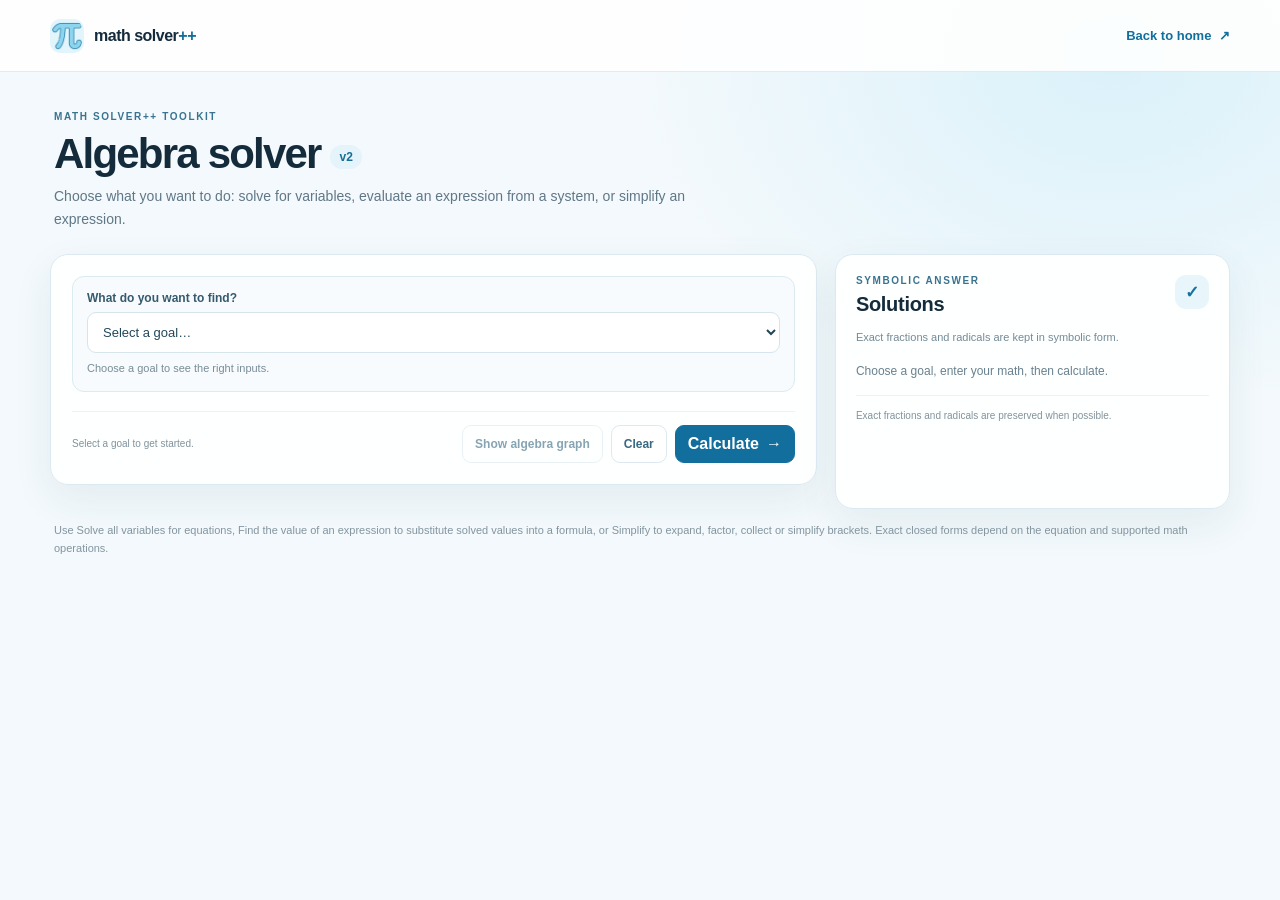
==== commit 67fe4241: "added geometry, and big update, v1.2 yayyayyayaayay" ====
--- a/algebra/index.html
+++ b/algebra/index.html
@@ -7,7 +7,7 @@
             name="description"
             content="Solve equations and systems of equations with Math Solver++ Algebra."
         />
-        <title>Algebra Solver v1.8 | Math Solver++</title>
+        <title>Algebra Solver v2 | Math Solver++</title>
         <link rel="icon" type="image/png" href="../icon.png" />
         <link rel="stylesheet" href="style.css" />
         <script src="script.js" defer></script>
@@ -26,7 +26,7 @@
         <main class="page-shell">
             <section class="page-heading">
                 <p class="eyebrow">MATH SOLVER++ TOOLKIT</p>
-                <h1>Algebra solver <span class="page-version">v1.8</span></h1>
+                <h1>Algebra solver <span class="page-version">v2</span></h1>
                 <p class="intro">
                     Choose what you want to do: solve for variables, evaluate an
                     expression from a system, or simplify an expression.
